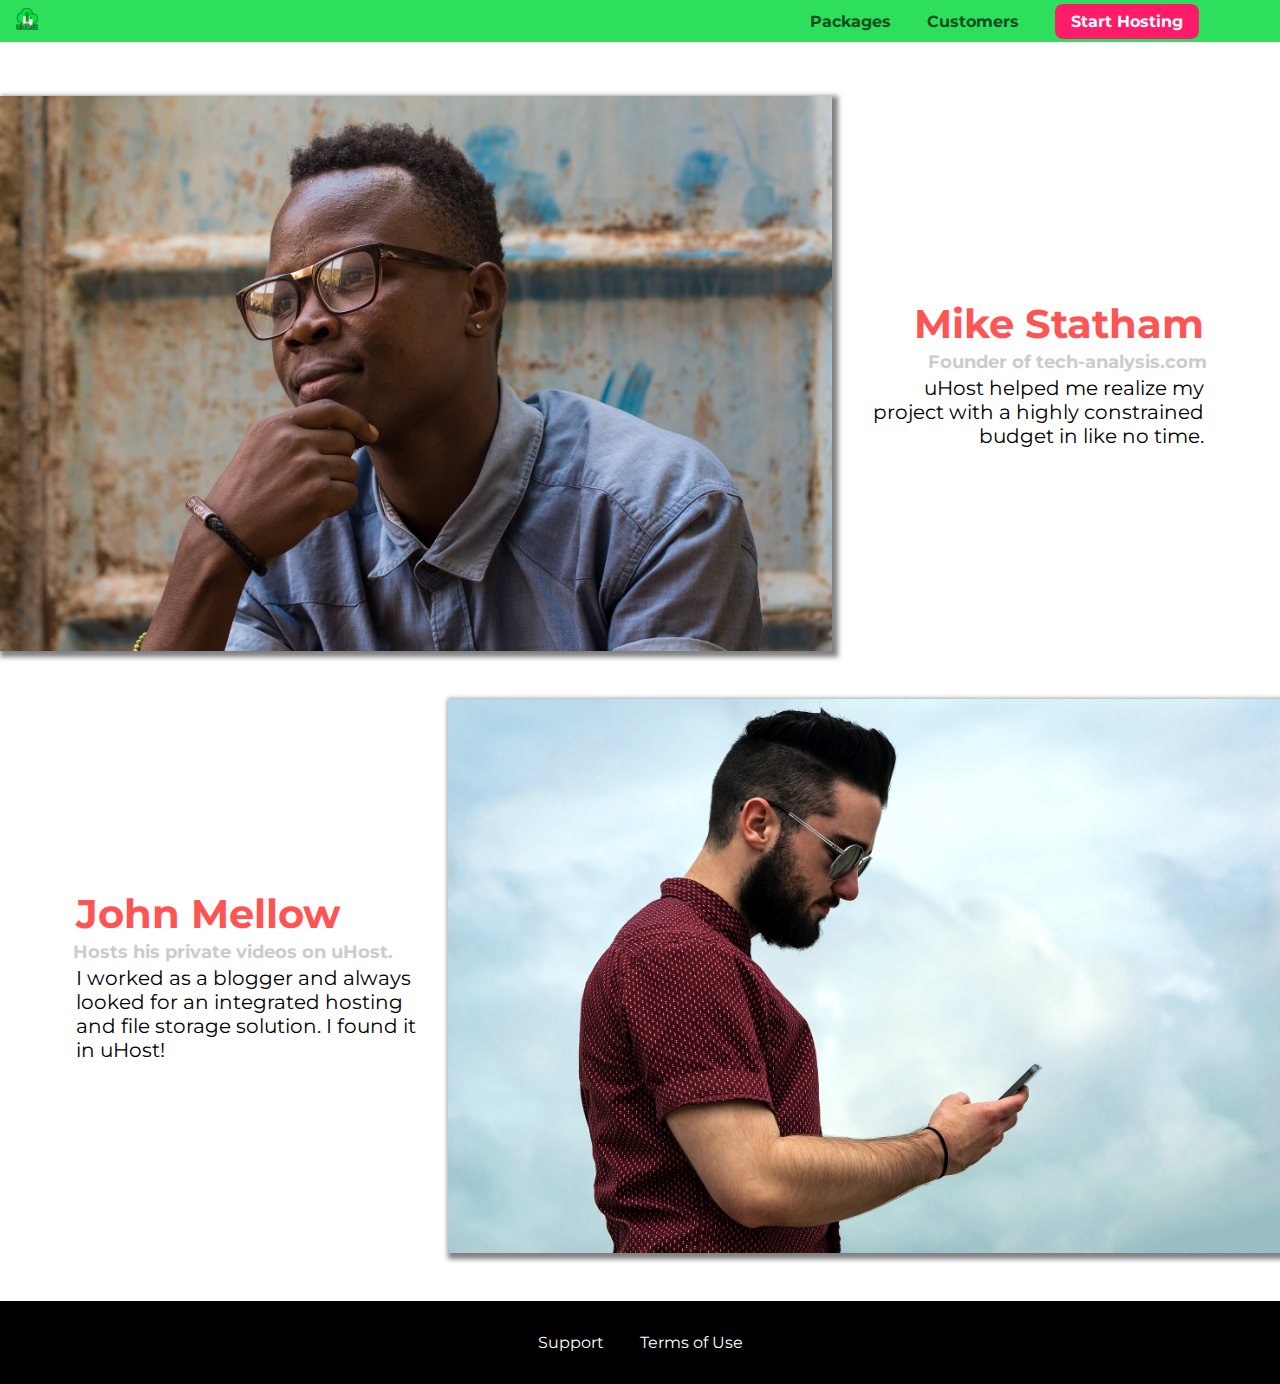
==== customers/index.html @ d08c4d97 "Adding Customers page" ====
<!DOCTYPE html>
<html lang="en">

<head>
    <meta charset="UTF-8">
    <meta name="viewport" content="width=device-width, initial-scale=1.0">
    <meta http-equiv="X-UA-Compatible" content="ie=edge">
    <title>uHost Customers</title>
    <link rel="shortcut icon" href="../favicon.png">
    <link href="https://fonts.googleapis.com/css?family=Anton|Montserrat:400,700" rel="stylesheet">
    <link rel="stylesheet" href="../shared.css">
    <link rel="stylesheet" href="customers.css">
</head>

<body>
    <header class="main-header">
        <div class="main-header-brand">
            <a href="../index.html" class="main-header-brand__link">
                <img src="../images/uhost-icon.png" alt="uHost - Your favorite hosting company">
            </a>
        </div>
        <nav class="main-nav">
            <ul class="main-nav__items">
                <li class="main-nav__item">
                    <a href="../packages/index.html" class="main-nav-item__link">Packages</a>
                </li>
                <li class="main-nav__item">
                    <a href="index.html" class="main-nav-item__link">Customers</a>
                </li>
                <li class="main-nav__item main-nav__item--cta">
                    <a href="../start-hosting/index.html" class="main-nav-item__link">Start Hosting</a>
                </li>
            </ul>
        </nav>
    </header>
    <main>
        <div>
            <div class="testimonial" id="customer-1">
                <div class="testimonial__image-container">
                    <img src="../images/customer-1.jpg" alt="Mike Statham - Customer" class="testimonial__image">
                </div>
                <div class="testimonial__info">
                    <h1 class="testimonial__name">Mike Statham</h1>
                    <h2 class="testimonial__subtitle">Founder of
                        <a href="tech-analysis.com">tech-analysis.com</a>
                    </h2>
                    <p class="testimonial__text">uHost helped me realize my project with a highly constrained budget in like no time.</p>
                </div>
            </div>
            <div class="testimonial" id="customer-2">

                <div class="testimonial__info">
                    <h1 class="testimonial__name">John Mellow</h1>
                    <h2 class="testimonial__subtitle">Hosts his private videos on uHost.
                    </h2>
                    <p class="testimonial__text">I worked as a blogger and always looked for an integrated hosting and file storage solution. I found
                        it in uHost!
                    </p>
                </div>
                <div class="testimonial__image-container">
                    <img src="../images/customer-2.jpg" alt="John Mellow - Customer" class="testimonial__image">
                </div>
            </div>
        </div>
    </main>
    <footer class="main-footer">
        <nav>
            <ul class="main-footer__links">
                <li class="main-footer__link">
                    <a href="#">Support</a>
                </li>
                <li class="main-footer__link">
                    <a href="#">Terms of Use</a>
                </li>
            </ul>
        </nav>
    </footer>
</body>

</html>
---- shared.css ----
* {
    box-sizing: border-box;
}
body {
    font-family: 'Montserrat', sans-serif;
    margin: 0px;
}

.main-header {
    width: 100%;
    padding: 8px 16px;
    background: #2ddf5c;
    position: fixed;
    top: 0;
    z-index: 1;
}

.main-nav__item {
    display: inline-block;
    margin: 0px 16px;
}

.main-nav-item__link {
    color: #0e4f1f;
    font-weight: bold;
    text-decoration: none;
    padding: 3px 0;
}

.main-nav-item__link:hover {
    color: #ffffff;
    border-bottom: 3px solid #ffffff;
}

.main-nav-item__link:active {
    color: #996969;
}

.main-nav__item--cta a {
    color: #ffffff;
    background: #ff1b68;
    padding: 8px 16px;
    border-radius: 8px;
}

.main-nav__item--cta a:hover {
    color: #ff1b68;
    background: #ffffff;
    padding: 8px 16px;
    border-radius: 8px;
    border: none;
}

.main-nav__items {
    padding: 0px;
    margin: 0px;
}

.main-header-brand {
    display: inline-block;
    vertical-align: middle;
}

.main-header-brand__link {
    color: #0e4f1f;
    text-decoration: none;
    font-weight: bold;
    font-size: 22px;
    height: 22px;
    display: inline-block;
}

.main-header-brand__link img {
    height: 100%;
}

.main-nav{
    display: inline-block;
    text-align: right;
    width: calc(100% - 75px);
    vertical-align: middle;
}

.button {
    background: #0e4f1f;
    color: #ffffff;
    font: inherit;
    border: 1.5px solid #0e4f1f;
    padding: 8px;
    border-radius: 8px;
    font-weight: bold;
    cursor: pointer;
}

.plan__features,
.key-features__list,
.main-footer__links {
    list-style: none;
    padding: 0;
    margin: 0;
}

.button:hover,
.button:active {
    background: #ffffff;
    color: #0e4f1f;
}

.button:focus {
    outline: none;
}

.main-footer {
    background: #000000;
    padding: 32px;
    margin-top: 48px;
}

.main-footer__links {
    text-align: center;
}

.main-footer__link {
    display: inline-block;
    margin: 0 16px;
    /* width: calc(100% / 2 - 40px); */
}

.main-footer__link a {
    text-decoration: none;
    color: #ffffff;
}

.main-footer__link a:hover,
.main-footer__link a:active {
    color: #cccccc;
}
---- customers/customers.css ----
.testimonial {
    font-size: 20px;
    margin: 48px 0;
  }
  
  .testimonial__list {
    width: 80%;
    margin: auto;
  }
  
  .testimonial:first-of-type {
    margin-top: 96px;
  }

  .testimonial__image-container {
    width: 65%;
    display: inline-block;
    vertical-align: middle;
    box-shadow: 3px 3px 5px 3px rgba(0, 0, 0, 0.5);
  }

  .testimonial__image {
    width: 100%;
    vertical-align: middle;
  }
  
  .testimonial__info {
    text-align: right;
    padding: 14px;
    display: inline-block;
    vertical-align: middle;
    width: 30%;
  }
  
  #customer-2.testimonial {
    text-align: right;
  }
  
  #customer-2 .testimonial__info {
    text-align: left;
  }
  
  .testimonial__name {
    margin: 3px;
    color: #ff5454;
  }
  
  .testimonial__subtitle {
    margin: 0;
    font-size: 18px;
    color: #ccc;
  }
  
  .testimonial__subtitle a {
    color: inherit;
    text-decoration: none;
  }
  
  .testimonial__subtitle a:hover,
  .testimonial__subtitle a:active {
    color: #7a7a7a;
  }
  
  .testimonial__text {
    margin: 3px;
  }
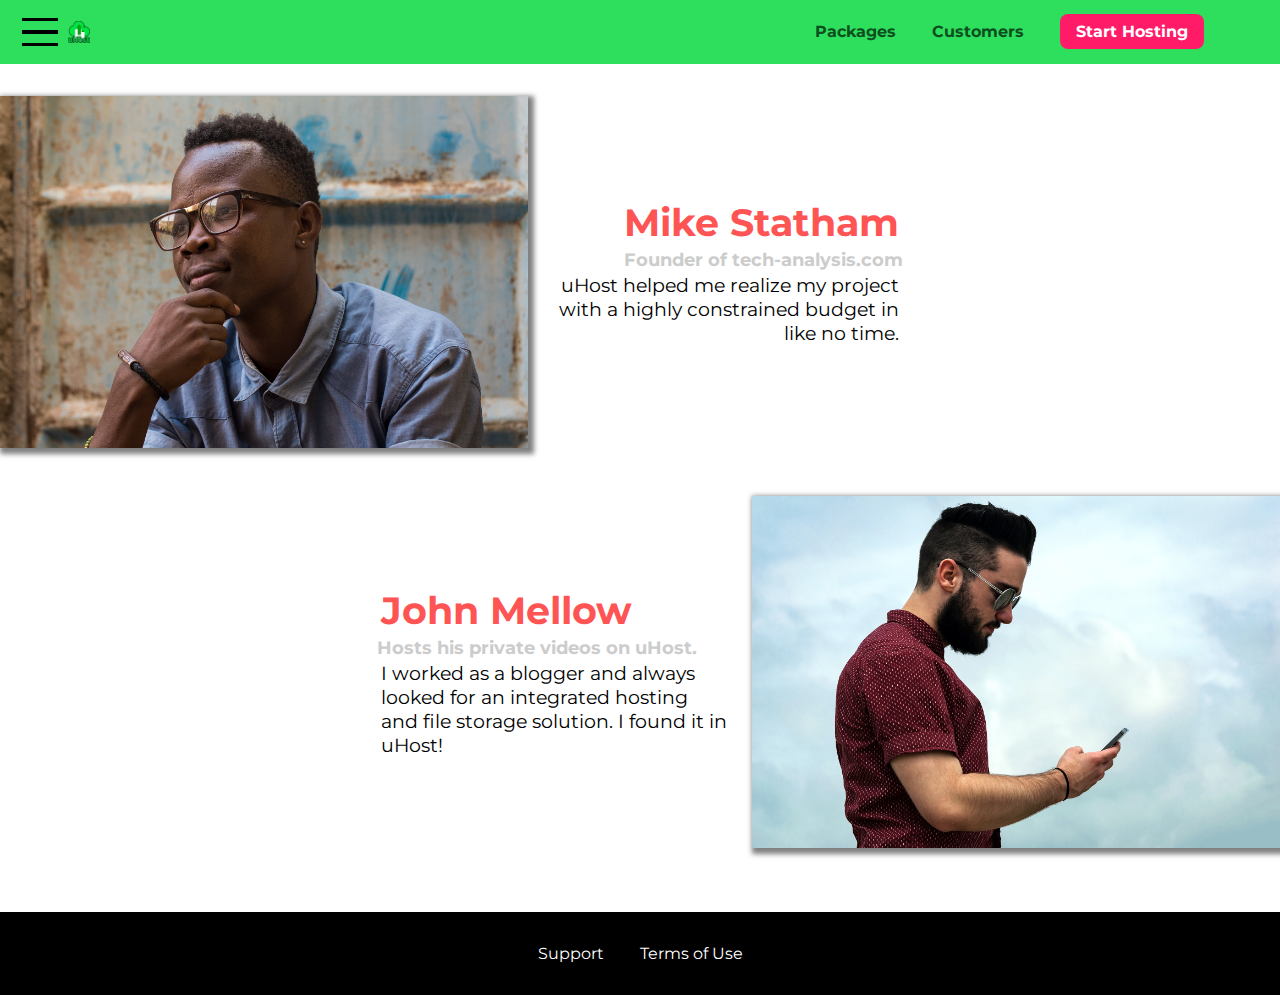
==== commit d73a55d6: "Switching from pixels into rem, adding backdrop, modal & mobile side menu with conjunction to JS con" ====
--- a/customers/index.html
+++ b/customers/index.html
@@ -11,10 +11,15 @@
     <link rel="stylesheet" href="../shared.css">
     <link rel="stylesheet" href="customers.css">
 </head>
-
 <body>
+    <div class="backdrop"></div>
     <header class="main-header">
         <div class="main-header-brand">
+            <button class="toggle-button">
+                    <span class="toggle-button__bar"></span>
+                    <span class="toggle-button__bar"></span>
+                    <span class="toggle-button__bar"></span>
+            </button>
             <a href="../index.html" class="main-header-brand__link">
                 <img src="../images/uhost-icon.png" alt="uHost - Your favorite hosting company">
             </a>
@@ -33,6 +38,19 @@
             </ul>
         </nav>
     </header>
+    <nav class="mobile-nav">
+            <ul class="mobile-nav__items">
+                <li class="mobile-nav__item">
+                    <a href="../packages/index.html">Packages</a>
+                </li>
+                <li class="mobile-nav__item">
+                    <a href="index.html">Customers</a>
+                </li>
+                <li class="mobile-nav__item mobile-nav__item--cta">
+                    <a href="../start-hosting/index.html">Start Hosting</a>
+                </li>
+            </ul>
+    </nav>
     <main>
         <div>
             <div class="testimonial" id="customer-1">
@@ -75,6 +93,7 @@
             </ul>
         </nav>
     </footer>
+    <script src="../shared.js"></script>
 </body>
 
 </html>--- a/shared.css
+++ b/shared.css
@@ -6,9 +6,20 @@
     margin: 0px;
 }
 
+.backdrop {
+    position: fixed;
+    top: 0;
+    left: 0;
+    height: 100vh;
+    width: 100vw;
+    background: rgba(0, 0, 0, 0.5);
+    z-index: 100;
+    display: none;
+}
+
 .main-header {
     width: 100%;
-    padding: 8px 16px;
+    padding: 0.5rem 1rem;
     background: #2ddf5c;
     position: fixed;
     top: 0;
@@ -17,14 +28,37 @@
 
 .main-nav__item {
     display: inline-block;
-    margin: 0px 16px;
-}
-
-.main-nav-item__link {
+    margin: 0 1rem;
+}
+
+.toggle-button {
+    width: 3rem;
+    background: transparent;
+    border: none;
+    cursor: pointer;
+    padding-top: 0;
+    padding-bottom: 0;
+    vertical-align: middle;
+  }
+  
+  .toggle-button:focus {
+    outline: none;
+  }
+  
+  .toggle-button__bar {
+    width: 100%;
+    height: 0.2rem;
+    background: black;
+    display: block;
+    margin: 0.6rem 0;
+  }
+
+.main-nav-item__link,
+.mobile-nav__item a{
     color: #0e4f1f;
     font-weight: bold;
     text-decoration: none;
-    padding: 3px 0;
+    padding: 0.2rem 0;
 }
 
 .main-nav-item__link:hover {
@@ -36,17 +70,19 @@
     color: #996969;
 }
 
-.main-nav__item--cta a {
+.main-nav__item--cta a,
+.mobile-nav__item--cta a {
     color: #ffffff;
     background: #ff1b68;
-    padding: 8px 16px;
+    padding: 0.5rem 1rem;
     border-radius: 8px;
 }
 
-.main-nav__item--cta a:hover {
+.main-nav__item--cta a:hover,
+.mobile-nav__item--cta a:hover {
     color: #ff1b68;
     background: #ffffff;
-    padding: 8px 16px;
+    padding: 0.5rem 1rem;
     border-radius: 8px;
     border: none;
 }
@@ -65,9 +101,10 @@
     color: #0e4f1f;
     text-decoration: none;
     font-weight: bold;
-    font-size: 22px;
-    height: 22px;
-    display: inline-block;
+    font-size: 1.4rem;
+    height: 1.4rem;
+    display: inline-block;
+    vertical-align: middle;
 }
 
 .main-header-brand__link img {
@@ -77,8 +114,36 @@
 .main-nav{
     display: inline-block;
     text-align: right;
-    width: calc(100% - 75px);
-    vertical-align: middle;
+    width: calc(100% - 7.6rem);
+    vertical-align: middle;
+}
+
+.mobile-nav {
+    display: none;
+    position: fixed;
+    z-index: 101;
+    top: 0;
+    left: 0;
+    background: white;
+    width: 80%;
+    height: 100vh;
+}
+  
+.mobile-nav__items {
+    width: 90%;
+    height: 100%;
+    list-style: none;
+    margin: 10% auto;
+    padding: 0;
+    text-align: center;
+}
+
+.mobile-nav__item {
+    margin: 1rem 0;
+}
+
+.mobile-nav__item a {
+    font-size: 1.5rem;
 }
 
 .button {
@@ -86,7 +151,7 @@
     color: #ffffff;
     font: inherit;
     border: 1.5px solid #0e4f1f;
-    padding: 8px;
+    padding: 0.5rem;
     border-radius: 8px;
     font-weight: bold;
     cursor: pointer;
@@ -112,8 +177,8 @@
 
 .main-footer {
     background: #000000;
-    padding: 32px;
-    margin-top: 48px;
+    padding: 2rem;
+    margin-top: 4rem;
 }
 
 .main-footer__links {
@@ -122,7 +187,7 @@
 
 .main-footer__link {
     display: inline-block;
-    margin: 0 16px;
+    margin: 0 1rem;
     /* width: calc(100% / 2 - 40px); */
 }
 
@@ -134,4 +199,8 @@
 .main-footer__link a:hover,
 .main-footer__link a:active {
     color: #cccccc;
+}
+
+.open {
+    display: block !important;
 }--- a/customers/customers.css
+++ b/customers/customers.css
@@ -1,6 +1,6 @@
 .testimonial {
-    font-size: 20px;
-    margin: 48px 0;
+    font-size: 1.2rem;
+    margin: 3rem 0;
   }
   
   .testimonial__list {
@@ -9,11 +9,12 @@
   }
   
   .testimonial:first-of-type {
-    margin-top: 96px;
+    margin-top: 6rem;
   }
 
   .testimonial__image-container {
     width: 65%;
+    max-width: 33rem;
     display: inline-block;
     vertical-align: middle;
     box-shadow: 3px 3px 5px 3px rgba(0, 0, 0, 0.5);
@@ -26,7 +27,7 @@
   
   .testimonial__info {
     text-align: right;
-    padding: 14px;
+    padding: 0.9rem;
     display: inline-block;
     vertical-align: middle;
     width: 30%;
@@ -41,13 +42,13 @@
   }
   
   .testimonial__name {
-    margin: 3px;
+    margin: 0.2rem;
     color: #ff5454;
   }
   
   .testimonial__subtitle {
     margin: 0;
-    font-size: 18px;
+    font-size: 1.1rem;
     color: #ccc;
   }
   
@@ -62,7 +63,7 @@
   }
   
   .testimonial__text {
-    margin: 3px;
+    margin: 0.2rem;
   }
   
   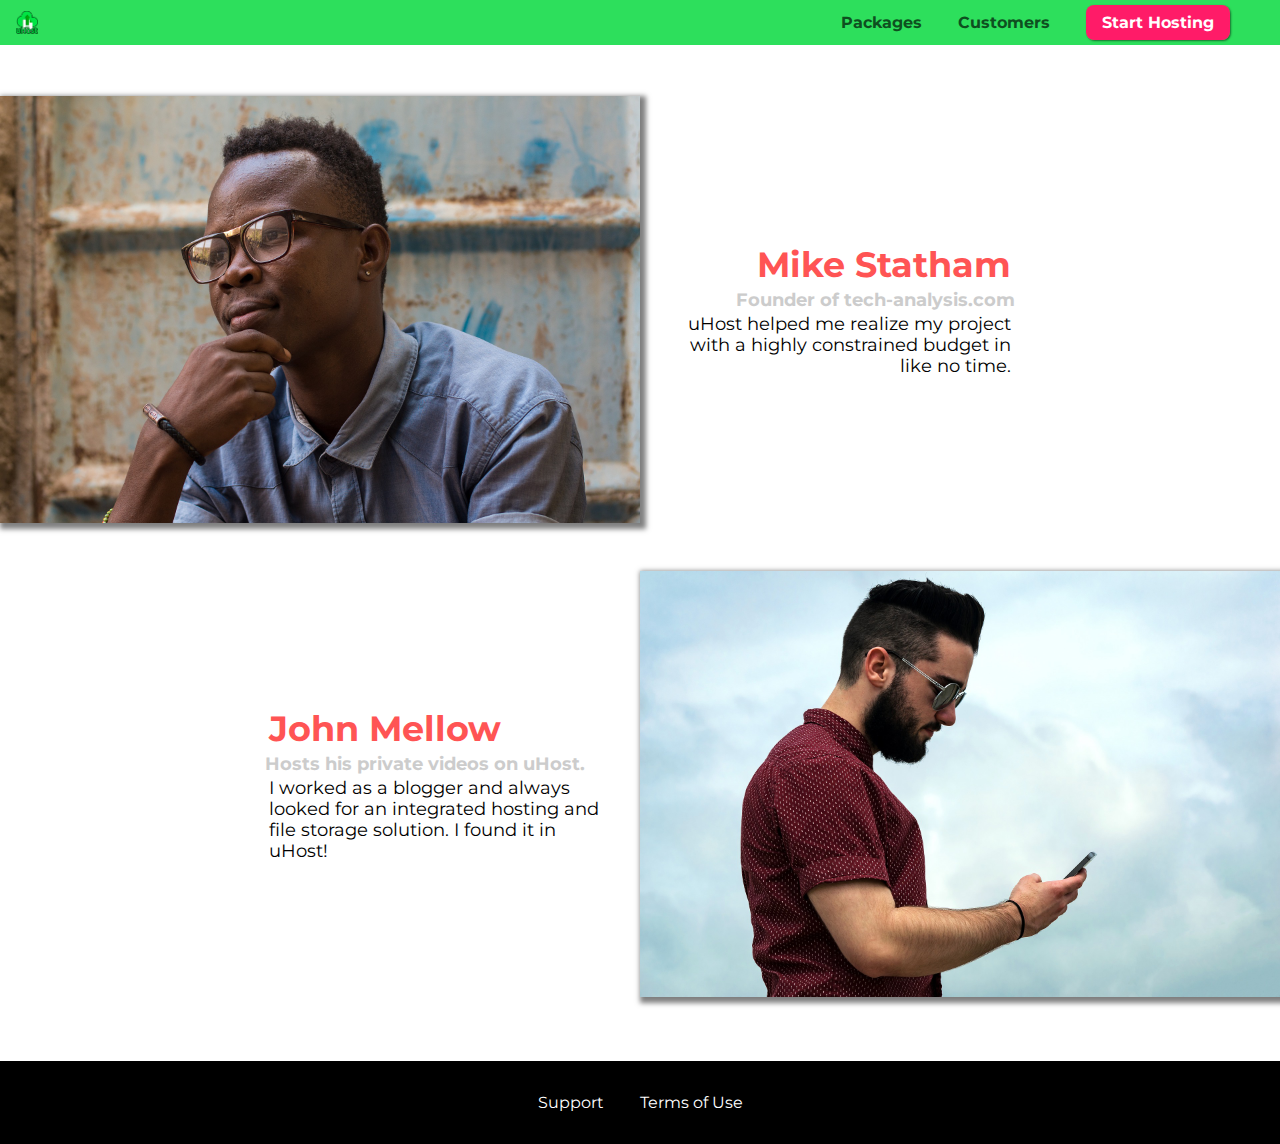
==== commit 2b9d18c4: "Adding responsive abilities" ====
--- a/customers/index.html
+++ b/customers/index.html
@@ -3,8 +3,8 @@
 
 <head>
     <meta charset="UTF-8">
+    <meta http-equiv="X-UA-Compatible" content="ie=edge">
     <meta name="viewport" content="width=device-width, initial-scale=1.0">
-    <meta http-equiv="X-UA-Compatible" content="ie=edge">
     <title>uHost Customers</title>
     <link rel="shortcut icon" href="../favicon.png">
     <link href="https://fonts.googleapis.com/css?family=Anton|Montserrat:400,700" rel="stylesheet">
--- a/shared.css
+++ b/shared.css
@@ -19,7 +19,7 @@
 
 .main-header {
     width: 100%;
-    padding: 0.5rem 1rem;
+    padding: 0.2rem 1rem;
     background: #2ddf5c;
     position: fixed;
     top: 0;
@@ -76,6 +76,7 @@
     background: #ff1b68;
     padding: 0.5rem 1rem;
     border-radius: 8px;
+    box-shadow: 1px 1px 2px rgba(0, 0, 0, 0.5);
 }
 
 .main-nav__item--cta a:hover,
@@ -102,9 +103,10 @@
     text-decoration: none;
     font-weight: bold;
     font-size: 1.4rem;
-    height: 1.4rem;
+    height: 2.2rem;
     display: inline-block;
     vertical-align: middle;
+    padding-left: 1.1rem;
 }
 
 .main-header-brand__link img {
@@ -112,7 +114,7 @@
 }
 
 .main-nav{
-    display: inline-block;
+    display: none;
     text-align: right;
     width: calc(100% - 7.6rem);
     vertical-align: middle;
@@ -177,7 +179,7 @@
 
 .main-footer {
     background: #000000;
-    padding: 2rem;
+    padding: 1rem;
     margin-top: 4rem;
 }
 
@@ -186,8 +188,9 @@
 }
 
 .main-footer__link {
-    display: inline-block;
+    display: block;
     margin: 0 1rem;
+    margin: 1rem 0;
     /* width: calc(100% / 2 - 40px); */
 }
 
@@ -203,4 +206,33 @@
 
 .open {
     display: block !important;
+}
+
+@media (min-width: 40rem) {
+    .main-nav {
+        display: inline-block;
+        width: calc(100% - 44px);
+    }
+
+    .toggle-button {
+        display: none;
+    }
+
+    .main-header {
+        padding: 0.7rem 1rem;
+    }
+
+    .main-header-brand__link {
+        height: 1.4rem;
+        padding-left: 0;
+    }
+
+    .main-footer {
+        padding: 2rem;
+    }
+
+    .main-footer__link {
+        display: inline-block;
+        margin: 0 1rem;
+    }
 }--- a/customers/customers.css
+++ b/customers/customers.css
@@ -1,22 +1,19 @@
 .testimonial {
-    font-size: 1.2rem;
-    margin: 3rem 0;
+    font-size: 1.1rem;
   }
   
-  .testimonial__list {
+  /* .testimonial__list {
     width: 80%;
     margin: auto;
-  }
+  } */
   
   .testimonial:first-of-type {
     margin-top: 6rem;
   }
 
   .testimonial__image-container {
-    width: 65%;
-    max-width: 33rem;
-    display: inline-block;
-    vertical-align: middle;
+    width: 100%;
+    max-width: 40rem;
     box-shadow: 3px 3px 5px 3px rgba(0, 0, 0, 0.5);
   }
 
@@ -28,9 +25,6 @@
   .testimonial__info {
     text-align: right;
     padding: 0.9rem;
-    display: inline-block;
-    vertical-align: middle;
-    width: 30%;
   }
   
   #customer-2.testimonial {
@@ -65,5 +59,27 @@
   .testimonial__text {
     margin: 0.2rem;
   }
+
+  @media (min-width: 40rem) {
+    .testimonial {
+      margin: 3rem auto;
+      max-width: 93.75rem;
+    }
+
+    .testimonial__image-container {
+      display: inline-block;
+      vertical-align: middle;
+    }
+
+    .testimonial__image-container {
+      width: 65%;
+    }
+
+    .testimonial__info {
+      display: inline-block;
+      vertical-align: middle;
+      width: 30%;
+    }
+  }
   
   